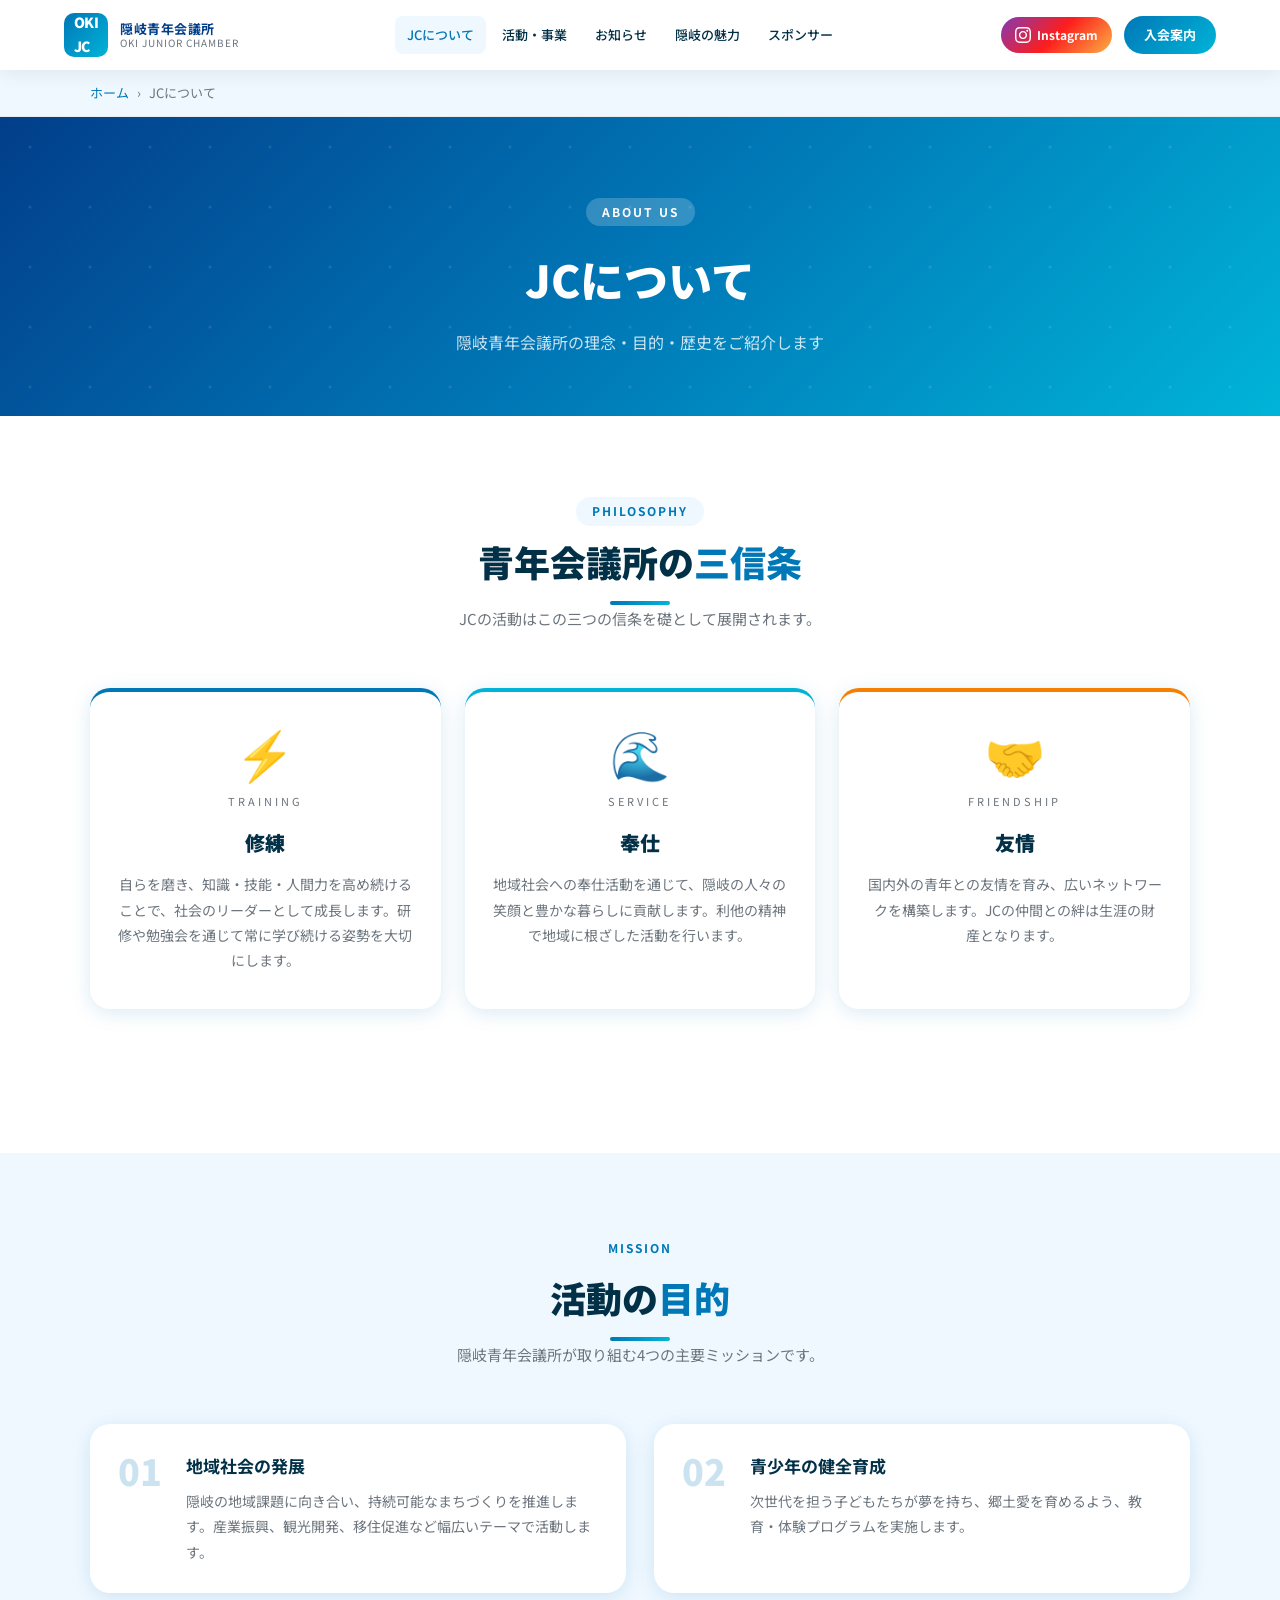
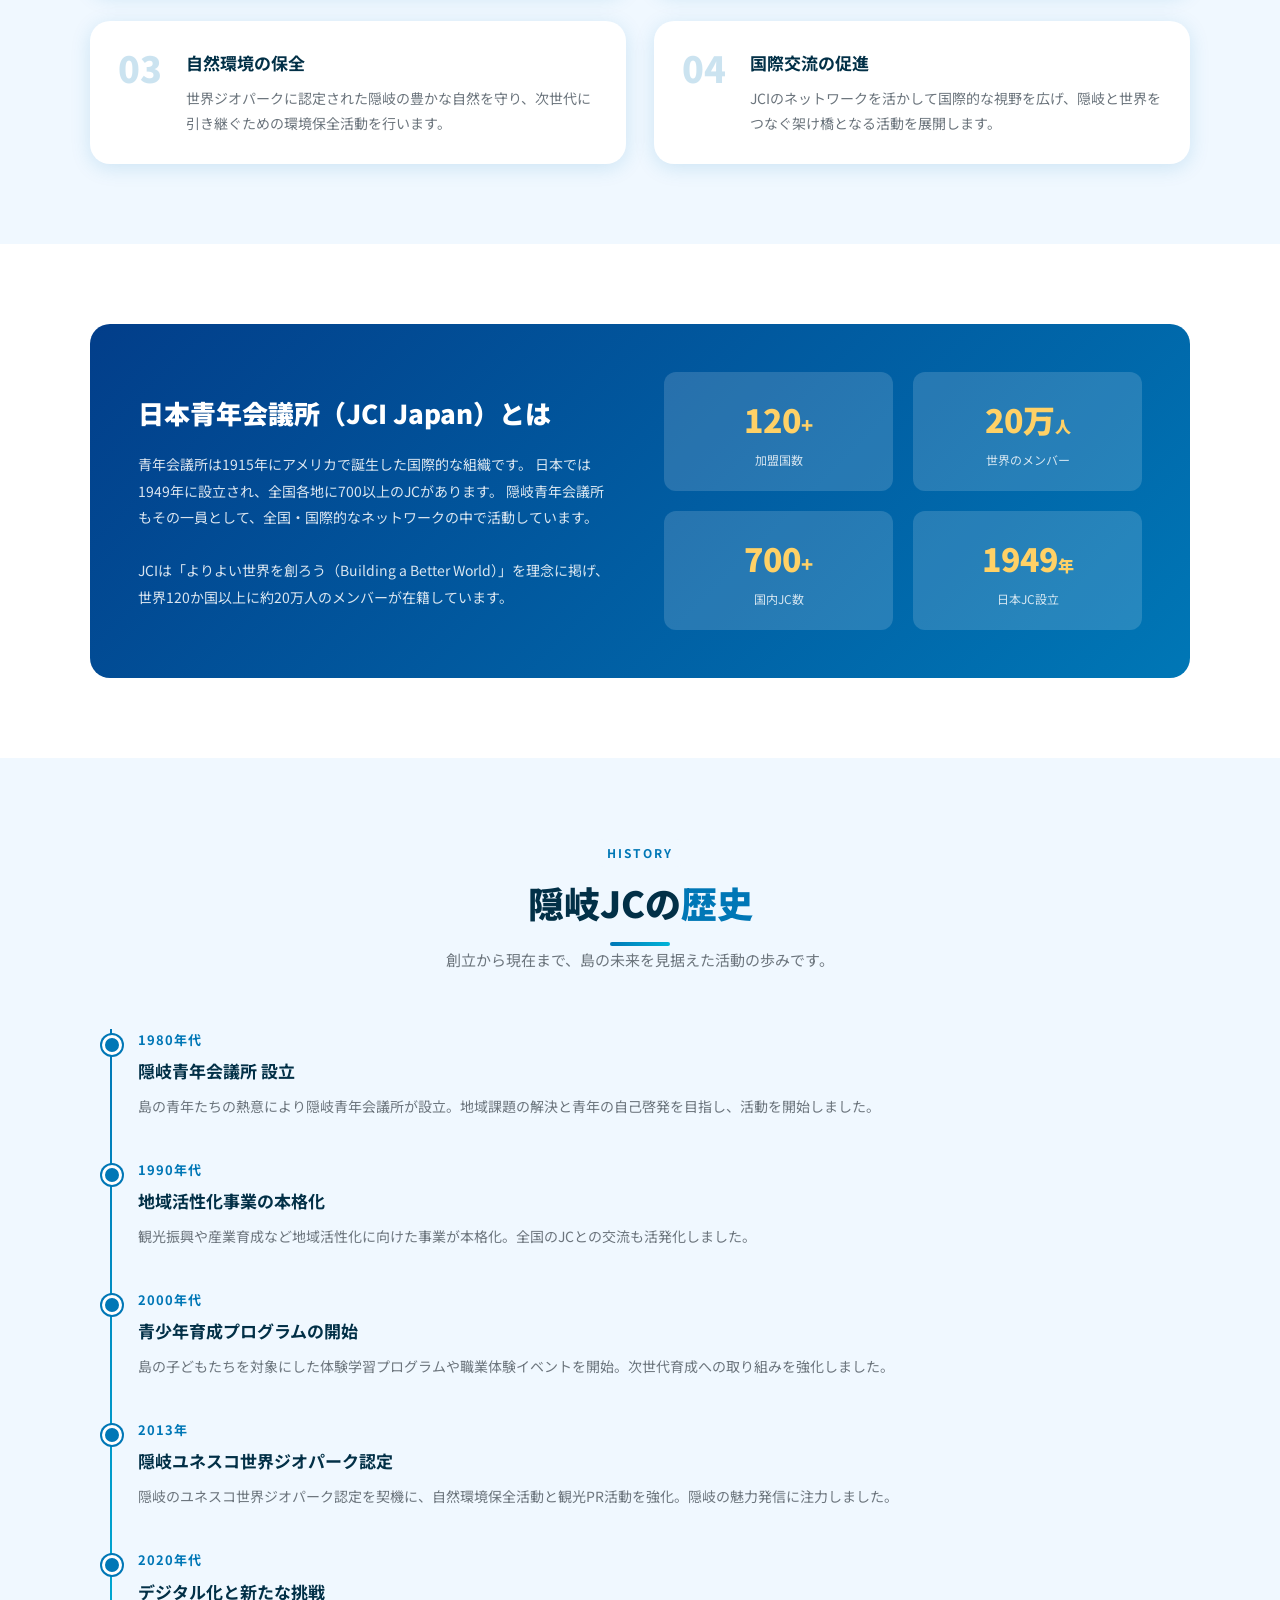
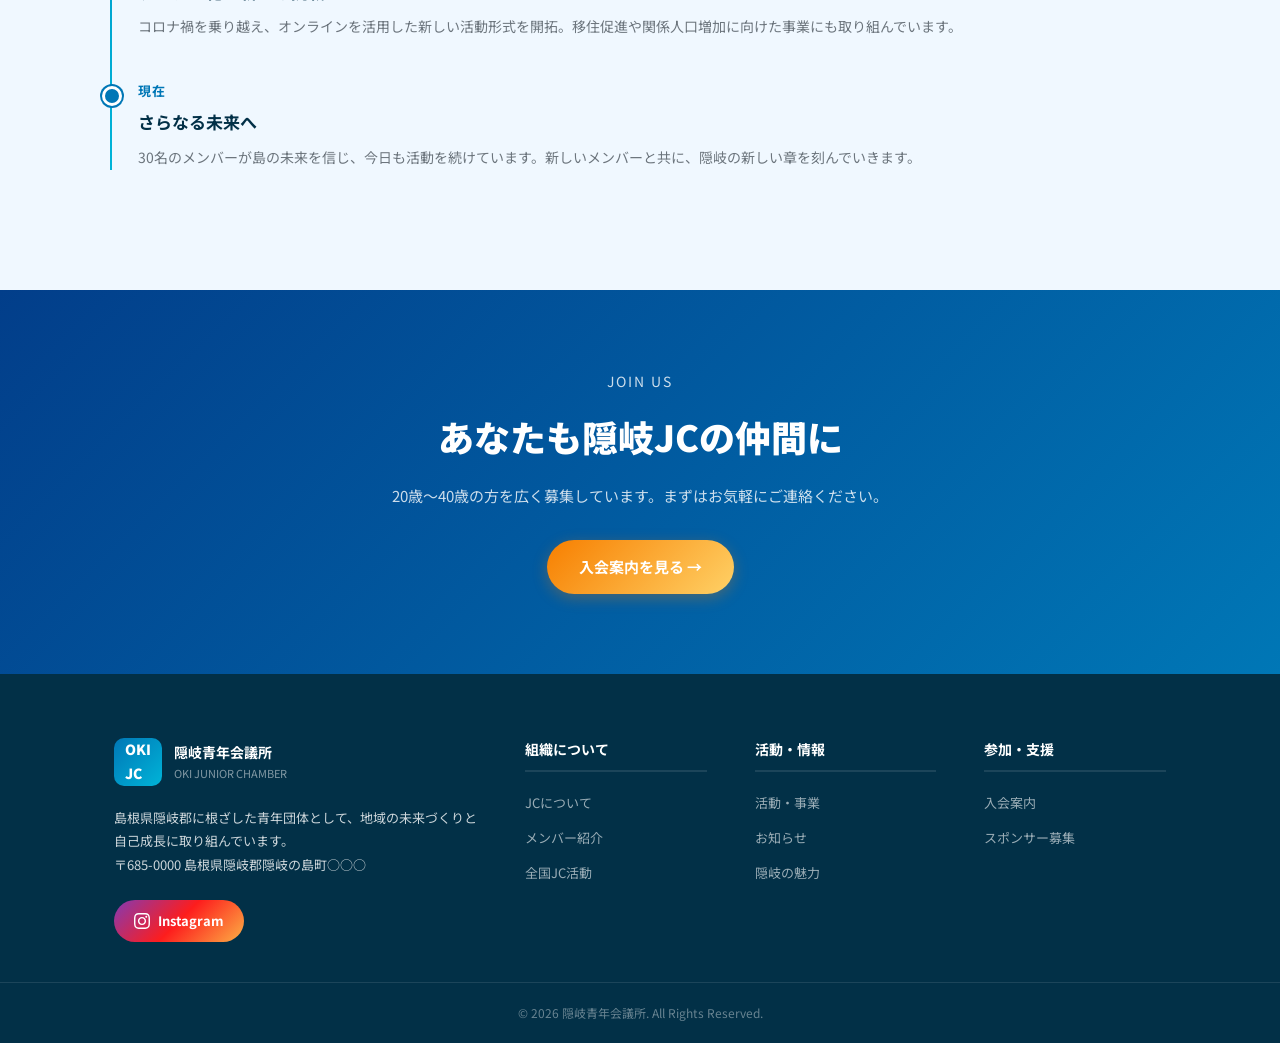
==== about.html @ 52bcc69a "feat: 隠岐青年会議所ウェブサイト 全9ページを作成 - index.html: トップページ（ヒーロー・統計・活動・お知らせ・Instagram CTA） - about.html: JCについ" ====
<!DOCTYPE html>
<html lang="ja">
<head>
  <meta charset="UTF-8">
  <meta name="viewport" content="width=device-width, initial-scale=1.0">
  <title>JCについて | 隠岐青年会議所</title>
  <meta name="description" content="隠岐青年会議所の理念・活動目的・歴史についてご紹介します。">
  <link rel="stylesheet" href="css/style.css">
  <style>
    .mission-grid {
      display: grid;
      grid-template-columns: repeat(3, 1fr);
      gap: 24px;
      margin-bottom: 64px;
    }
    .mission-card {
      background: white;
      border-radius: var(--radius-lg);
      padding: 36px 28px;
      text-align: center;
      box-shadow: var(--shadow);
      transition: var(--transition);
      border-top: 4px solid transparent;
    }
    .mission-card:hover { transform: translateY(-6px); box-shadow: var(--shadow-hover); }
    .mission-card.blue { border-top-color: var(--primary); }
    .mission-card.teal { border-top-color: var(--secondary); }
    .mission-card.orange { border-top-color: var(--accent); }
    .mission-icon {
      font-size: 48px;
      margin-bottom: 16px;
      line-height: 1;
    }
    .mission-title {
      font-size: 20px;
      font-weight: 900;
      color: var(--dark);
      margin-bottom: 12px;
    }
    .mission-en {
      font-size: 11px;
      letter-spacing: 3px;
      color: var(--gray);
      margin-bottom: 16px;
    }
    .mission-text {
      font-size: 14px;
      color: var(--gray);
      line-height: 1.8;
    }

    /* タイムライン */
    .timeline {
      position: relative;
      padding-left: 48px;
    }
    .timeline::before {
      content: '';
      position: absolute;
      left: 20px;
      top: 0;
      bottom: 0;
      width: 2px;
      background: linear-gradient(to bottom, var(--primary), var(--secondary));
    }
    .timeline-item {
      position: relative;
      margin-bottom: 40px;
    }
    .timeline-item::before {
      content: '';
      position: absolute;
      left: -36px;
      top: 6px;
      width: 14px;
      height: 14px;
      background: var(--primary);
      border-radius: 50%;
      border: 3px solid white;
      box-shadow: 0 0 0 2px var(--primary);
    }
    .timeline-year {
      font-size: 13px;
      font-weight: 700;
      color: var(--primary);
      margin-bottom: 6px;
      letter-spacing: 1px;
    }
    .timeline-title {
      font-size: 17px;
      font-weight: 700;
      color: var(--dark);
      margin-bottom: 8px;
    }
    .timeline-text {
      font-size: 14px;
      color: var(--gray);
      line-height: 1.8;
    }

    /* 活動目的 */
    .purpose-grid {
      display: grid;
      grid-template-columns: repeat(2, 1fr);
      gap: 28px;
    }
    .purpose-card {
      background: white;
      border-radius: var(--radius-lg);
      padding: 28px;
      box-shadow: var(--shadow);
      display: flex;
      gap: 20px;
      align-items: flex-start;
      transition: var(--transition);
    }
    .purpose-card:hover { transform: translateY(-4px); box-shadow: var(--shadow-hover); }
    .purpose-num {
      font-size: 36px;
      font-weight: 900;
      color: var(--primary);
      opacity: 0.2;
      line-height: 1;
      min-width: 48px;
    }
    .purpose-body h4 {
      font-size: 17px;
      font-weight: 700;
      color: var(--dark);
      margin-bottom: 8px;
    }
    .purpose-body p {
      font-size: 14px;
      color: var(--gray);
      line-height: 1.8;
    }

    /* JCI */
    .jci-section {
      background: linear-gradient(135deg, var(--primary-dark), var(--primary));
      border-radius: var(--radius-lg);
      padding: 48px;
      color: white;
      display: grid;
      grid-template-columns: 1fr 1fr;
      gap: 48px;
      align-items: center;
    }
    .jci-section h3 {
      font-size: 26px;
      font-weight: 900;
      margin-bottom: 16px;
    }
    .jci-section p {
      font-size: 14px;
      line-height: 1.9;
      opacity: 0.85;
    }
    .jci-stats {
      display: grid;
      grid-template-columns: repeat(2, 1fr);
      gap: 20px;
    }
    .jci-stat {
      background: rgba(255,255,255,0.15);
      border-radius: 12px;
      padding: 20px;
      text-align: center;
    }
    .jci-stat .num {
      font-size: 32px;
      font-weight: 900;
      color: var(--accent-light);
      margin-bottom: 4px;
    }
    .jci-stat .label {
      font-size: 12px;
      opacity: 0.8;
    }

    .fade-in { opacity: 0; transform: translateY(24px); transition: opacity 0.6s ease, transform 0.6s ease; }
    .fade-in.visible { opacity: 1; transform: translateY(0); }

    @media (max-width: 768px) {
      .mission-grid { grid-template-columns: 1fr; }
      .purpose-grid { grid-template-columns: 1fr; }
      .jci-section { grid-template-columns: 1fr; padding: 32px 24px; }
    }
  </style>
</head>
<body>

<header class="header">
  <div class="header-inner">
    <a href="index.html" class="header-logo">
      <div class="header-logo-icon">OKI<br>JC</div>
      <div class="header-logo-text">
        <span class="org-name">隠岐青年会議所</span>
        <span class="org-sub">OKI JUNIOR CHAMBER</span>
      </div>
    </a>
    <nav class="header-nav">
      <a href="about.html" class="active">JCについて</a>
      <a href="activities.html">活動・事業</a>
      <a href="news.html">お知らせ</a>
      <a href="oki-info.html">隠岐の魅力</a>
      <a href="sponsor.html">スポンサー</a>
    </nav>
    <div class="header-right">
      <a href="#" target="_blank" rel="noopener" class="header-instagram">
        <svg xmlns="http://www.w3.org/2000/svg" viewBox="0 0 24 24" fill="currentColor"><path d="M12 2.163c3.204 0 3.584.012 4.85.07 3.252.148 4.771 1.691 4.919 4.919.058 1.265.069 1.645.069 4.849 0 3.205-.012 3.584-.069 4.849-.149 3.225-1.664 4.771-4.919 4.919-1.266.058-1.644.07-4.85.07-3.204 0-3.584-.012-4.849-.07-3.26-.149-4.771-1.699-4.919-4.92-.058-1.265-.07-1.644-.07-4.849 0-3.204.013-3.583.07-4.849.149-3.227 1.664-4.771 4.919-4.919 1.266-.057 1.645-.069 4.849-.069zm0-2.163c-3.259 0-3.667.014-4.947.072-4.358.2-6.78 2.618-6.98 6.98-.059 1.281-.073 1.689-.073 4.948 0 3.259.014 3.668.072 4.948.2 4.358 2.618 6.78 6.98 6.98 1.281.058 1.689.072 4.948.072 3.259 0 3.668-.014 4.948-.072 4.354-.2 6.782-2.618 6.979-6.98.059-1.28.073-1.689.073-4.948 0-3.259-.014-3.667-.072-4.947-.196-4.354-2.617-6.78-6.979-6.98-1.281-.059-1.69-.073-4.949-.073zm0 5.838c-3.403 0-6.162 2.759-6.162 6.162s2.759 6.163 6.162 6.163 6.162-2.759 6.162-6.163c0-3.403-2.759-6.162-6.162-6.162zm0 10.162c-2.209 0-4-1.79-4-4 0-2.209 1.791-4 4-4s4 1.791 4 4c0 2.21-1.791 4-4 4zm6.406-11.845c-.796 0-1.441.645-1.441 1.44s.645 1.44 1.441 1.44c.795 0 1.439-.645 1.439-1.44s-.644-1.44-1.439-1.44z"/></svg>
        Instagram
      </a>
      <a href="join.html" class="header-join-btn">入会案内</a>
    </div>
    <button class="hamburger" id="hamburger" aria-label="メニューを開く"><span></span><span></span><span></span></button>
  </div>
</header>

<nav class="mobile-menu" id="mobileMenu">
  <a href="index.html">🏠 ホーム</a>
  <a href="about.html">📖 JCについて</a>
  <a href="members.html">👥 メンバー紹介</a>
  <a href="activities.html">🎯 活動・事業</a>
  <a href="news.html">📢 お知らせ</a>
  <a href="oki-info.html">🏝️ 隠岐の魅力</a>
  <a href="national-jc.html">🗾 全国JC活動</a>
  <a href="sponsor.html">🤝 スポンサー募集</a>
  <a href="join.html">✨ 入会案内</a>
  <a href="#" target="_blank" rel="noopener" class="mobile-instagram">📷 Instagram をフォロー</a>
</nav>

<div class="page-content">
  <div class="breadcrumb">
    <div class="breadcrumb-inner">
      <a href="index.html">ホーム</a>
      <span>›</span>
      <span>JCについて</span>
    </div>
  </div>

  <section class="page-hero">
    <div class="page-hero-tag">ABOUT US</div>
    <h1>JCについて</h1>
    <p>隠岐青年会議所の理念・目的・歴史をご紹介します</p>
  </section>

  <!-- 三信条 -->
  <section class="section">
    <div class="section-inner">
      <div class="section-header fade-in">
        <div class="section-tag">PHILOSOPHY</div>
        <h2 class="section-title">青年会議所の<span>三信条</span></h2>
        <div class="section-divider"></div>
        <p class="section-desc">JCの活動はこの三つの信条を礎として展開されます。</p>
      </div>
      <div class="mission-grid">
        <div class="mission-card blue fade-in">
          <div class="mission-icon">⚡</div>
          <div class="mission-en">TRAINING</div>
          <div class="mission-title">修練</div>
          <p class="mission-text">自らを磨き、知識・技能・人間力を高め続けることで、社会のリーダーとして成長します。研修や勉強会を通じて常に学び続ける姿勢を大切にします。</p>
        </div>
        <div class="mission-card teal fade-in">
          <div class="mission-icon">🌊</div>
          <div class="mission-en">SERVICE</div>
          <div class="mission-title">奉仕</div>
          <p class="mission-text">地域社会への奉仕活動を通じて、隠岐の人々の笑顔と豊かな暮らしに貢献します。利他の精神で地域に根ざした活動を行います。</p>
        </div>
        <div class="mission-card orange fade-in">
          <div class="mission-icon">🤝</div>
          <div class="mission-en">FRIENDSHIP</div>
          <div class="mission-title">友情</div>
          <p class="mission-text">国内外の青年との友情を育み、広いネットワークを構築します。JCの仲間との絆は生涯の財産となります。</p>
        </div>
      </div>
    </div>
  </section>

  <!-- 活動目的 -->
  <section class="section" style="background:var(--bg);">
    <div class="section-inner">
      <div class="section-header fade-in">
        <div class="section-tag">MISSION</div>
        <h2 class="section-title">活動の<span>目的</span></h2>
        <div class="section-divider"></div>
        <p class="section-desc">隠岐青年会議所が取り組む4つの主要ミッションです。</p>
      </div>
      <div class="purpose-grid">
        <div class="purpose-card fade-in">
          <div class="purpose-num">01</div>
          <div class="purpose-body">
            <h4>地域社会の発展</h4>
            <p>隠岐の地域課題に向き合い、持続可能なまちづくりを推進します。産業振興、観光開発、移住促進など幅広いテーマで活動します。</p>
          </div>
        </div>
        <div class="purpose-card fade-in">
          <div class="purpose-num">02</div>
          <div class="purpose-body">
            <h4>青少年の健全育成</h4>
            <p>次世代を担う子どもたちが夢を持ち、郷土愛を育めるよう、教育・体験プログラムを実施します。</p>
          </div>
        </div>
        <div class="purpose-card fade-in">
          <div class="purpose-num">03</div>
          <div class="purpose-body">
            <h4>自然環境の保全</h4>
            <p>世界ジオパークに認定された隠岐の豊かな自然を守り、次世代に引き継ぐための環境保全活動を行います。</p>
          </div>
        </div>
        <div class="purpose-card fade-in">
          <div class="purpose-num">04</div>
          <div class="purpose-body">
            <h4>国際交流の促進</h4>
            <p>JCIのネットワークを活かして国際的な視野を広げ、隠岐と世界をつなぐ架け橋となる活動を展開します。</p>
          </div>
        </div>
      </div>
    </div>
  </section>

  <!-- JCI・日本JC -->
  <section class="section">
    <div class="section-inner">
      <div class="jci-section fade-in">
        <div>
          <h3>日本青年会議所（JCI Japan）とは</h3>
          <p>
            青年会議所は1915年にアメリカで誕生した国際的な組織です。
            日本では1949年に設立され、全国各地に700以上のJCがあります。
            隠岐青年会議所もその一員として、全国・国際的なネットワークの中で活動しています。<br><br>
            JCIは「よりよい世界を創ろう（Building a Better World）」を理念に掲げ、
            世界120か国以上に約20万人のメンバーが在籍しています。
          </p>
        </div>
        <div class="jci-stats">
          <div class="jci-stat">
            <div class="num">120<span style="font-size:20px;">+</span></div>
            <div class="label">加盟国数</div>
          </div>
          <div class="jci-stat">
            <div class="num">20万<span style="font-size:16px;">人</span></div>
            <div class="label">世界のメンバー</div>
          </div>
          <div class="jci-stat">
            <div class="num">700<span style="font-size:20px;">+</span></div>
            <div class="label">国内JC数</div>
          </div>
          <div class="jci-stat">
            <div class="num">1949<span style="font-size:16px;">年</span></div>
            <div class="label">日本JC設立</div>
          </div>
        </div>
      </div>
    </div>
  </section>

  <!-- 歴史 -->
  <section class="section" style="background:var(--bg);">
    <div class="section-inner">
      <div class="section-header fade-in">
        <div class="section-tag">HISTORY</div>
        <h2 class="section-title">隠岐JCの<span>歴史</span></h2>
        <div class="section-divider"></div>
        <p class="section-desc">創立から現在まで、島の未来を見据えた活動の歩みです。</p>
      </div>
      <div class="timeline fade-in">
        <div class="timeline-item">
          <div class="timeline-year">1980年代</div>
          <div class="timeline-title">隠岐青年会議所 設立</div>
          <p class="timeline-text">島の青年たちの熱意により隠岐青年会議所が設立。地域課題の解決と青年の自己啓発を目指し、活動を開始しました。</p>
        </div>
        <div class="timeline-item">
          <div class="timeline-year">1990年代</div>
          <div class="timeline-title">地域活性化事業の本格化</div>
          <p class="timeline-text">観光振興や産業育成など地域活性化に向けた事業が本格化。全国のJCとの交流も活発化しました。</p>
        </div>
        <div class="timeline-item">
          <div class="timeline-year">2000年代</div>
          <div class="timeline-title">青少年育成プログラムの開始</div>
          <p class="timeline-text">島の子どもたちを対象にした体験学習プログラムや職業体験イベントを開始。次世代育成への取り組みを強化しました。</p>
        </div>
        <div class="timeline-item">
          <div class="timeline-year">2013年</div>
          <div class="timeline-title">隠岐ユネスコ世界ジオパーク認定</div>
          <p class="timeline-text">隠岐のユネスコ世界ジオパーク認定を契機に、自然環境保全活動と観光PR活動を強化。隠岐の魅力発信に注力しました。</p>
        </div>
        <div class="timeline-item">
          <div class="timeline-year">2020年代</div>
          <div class="timeline-title">デジタル化と新たな挑戦</div>
          <p class="timeline-text">コロナ禍を乗り越え、オンラインを活用した新しい活動形式を開拓。移住促進や関係人口増加に向けた事業にも取り組んでいます。</p>
        </div>
        <div class="timeline-item">
          <div class="timeline-year">現在</div>
          <div class="timeline-title">さらなる未来へ</div>
          <p class="timeline-text">30名のメンバーが島の未来を信じ、今日も活動を続けています。新しいメンバーと共に、隠岐の新しい章を刻んでいきます。</p>
        </div>
      </div>
    </div>
  </section>

  <!-- 入会CTA -->
  <section style="background:linear-gradient(135deg,var(--primary-dark),var(--primary));padding:80px 24px;text-align:center;">
    <div style="position:relative;">
      <p style="color:rgba(255,255,255,0.8);font-size:14px;letter-spacing:2px;margin-bottom:12px;">JOIN US</p>
      <h2 style="font-size:clamp(24px,4vw,36px);font-weight:900;color:white;margin-bottom:16px;">あなたも隠岐JCの仲間に</h2>
      <p style="color:rgba(255,255,255,0.8);font-size:15px;margin-bottom:32px;">20歳〜40歳の方を広く募集しています。まずはお気軽にご連絡ください。</p>
      <a href="join.html" class="btn btn-accent">入会案内を見る →</a>
    </div>
  </section>
</div>

<footer class="footer">
  <div class="footer-top">
    <div>
      <div class="footer-logo">
        <div class="footer-logo-icon">OKI<br>JC</div>
        <div class="footer-logo-text">
          <div class="org-name">隠岐青年会議所</div>
          <div class="org-sub">OKI JUNIOR CHAMBER</div>
        </div>
      </div>
      <p class="footer-desc">島根県隠岐郡に根ざした青年団体として、地域の未来づくりと自己成長に取り組んでいます。<br>〒685-0000 島根県隠岐郡隠岐の島町○○○</p>
      <a href="#" target="_blank" rel="noopener" class="footer-instagram">
        <svg xmlns="http://www.w3.org/2000/svg" viewBox="0 0 24 24" fill="currentColor" style="width:16px;height:16px;"><path d="M12 2.163c3.204 0 3.584.012 4.85.07 3.252.148 4.771 1.691 4.919 4.919.058 1.265.069 1.645.069 4.849 0 3.205-.012 3.584-.069 4.849-.149 3.225-1.664 4.771-4.919 4.919-1.266.058-1.644.07-4.85.07-3.204 0-3.584-.012-4.849-.07-3.26-.149-4.771-1.699-4.919-4.92-.058-1.265-.07-1.644-.07-4.849 0-3.204.013-3.583.07-4.849.149-3.227 1.664-4.771 4.919-4.919 1.266-.057 1.645-.069 4.849-.069zm0-2.163c-3.259 0-3.667.014-4.947.072-4.358.2-6.78 2.618-6.98 6.98-.059 1.281-.073 1.689-.073 4.948 0 3.259.014 3.668.072 4.948.2 4.358 2.618 6.78 6.98 6.98 1.281.058 1.689.072 4.948.072 3.259 0 3.668-.014 4.948-.072 4.354-.2 6.782-2.618 6.979-6.98.059-1.28.073-1.689.073-4.948 0-3.259-.014-3.667-.072-4.947-.196-4.354-2.617-6.78-6.979-6.98-1.281-.059-1.69-.073-4.949-.073zm0 5.838c-3.403 0-6.162 2.759-6.162 6.162s2.759 6.163 6.162 6.163 6.162-2.759 6.162-6.163c0-3.403-2.759-6.162-6.162-6.162zm0 10.162c-2.209 0-4-1.79-4-4 0-2.209 1.791-4 4-4s4 1.791 4 4c0 2.21-1.791 4-4 4zm6.406-11.845c-.796 0-1.441.645-1.441 1.44s.645 1.44 1.441 1.44c.795 0 1.439-.645 1.439-1.44s-.644-1.44-1.439-1.44z"/></svg>
        Instagram
      </a>
    </div>
    <div class="footer-nav">
      <h4>組織について</h4>
      <ul>
        <li><a href="about.html">JCについて</a></li>
        <li><a href="members.html">メンバー紹介</a></li>
        <li><a href="national-jc.html">全国JC活動</a></li>
      </ul>
    </div>
    <div class="footer-nav">
      <h4>活動・情報</h4>
      <ul>
        <li><a href="activities.html">活動・事業</a></li>
        <li><a href="news.html">お知らせ</a></li>
        <li><a href="oki-info.html">隠岐の魅力</a></li>
      </ul>
    </div>
    <div class="footer-nav">
      <h4>参加・支援</h4>
      <ul>
        <li><a href="join.html">入会案内</a></li>
        <li><a href="sponsor.html">スポンサー募集</a></li>
      </ul>
    </div>
  </div>
  <div class="footer-bottom">
    <p>&copy; 2026 隠岐青年会議所. All Rights Reserved.</p>
  </div>
</footer>

<script src="js/main.js"></script>
</body>
</html>
---- css/style.css ----
/* ===========================
   隠岐青年会議所 共通スタイル
   =========================== */

@import url('https://fonts.googleapis.com/css2?family=Noto+Sans+JP:wght@300;400;500;700;900&family=Noto+Serif+JP:wght@400;600;700&display=swap');

:root {
  --primary: #0077b6;
  --primary-dark: #023e8a;
  --secondary: #00b4d8;
  --accent: #f77f00;
  --accent-light: #ffd166;
  --bg: #f0f8ff;
  --white: #ffffff;
  --dark: #023047;
  --gray: #6c757d;
  --gray-light: #e9ecef;
  --text: #2d3748;
  --shadow: 0 4px 20px rgba(0, 119, 182, 0.15);
  --shadow-hover: 0 8px 30px rgba(0, 119, 182, 0.25);
  --radius: 12px;
  --radius-lg: 20px;
  --transition: all 0.3s ease;
}

* {
  margin: 0;
  padding: 0;
  box-sizing: border-box;
}

html {
  scroll-behavior: smooth;
}

body {
  font-family: 'Noto Sans JP', sans-serif;
  color: var(--text);
  background-color: var(--white);
  line-height: 1.7;
  font-size: 16px;
}

img {
  max-width: 100%;
  height: auto;
  display: block;
}

a {
  text-decoration: none;
  color: inherit;
  transition: var(--transition);
}

ul {
  list-style: none;
}

/* ===========================
   ヘッダー
   =========================== */

.header {
  position: fixed;
  top: 0;
  left: 0;
  width: 100%;
  z-index: 1000;
  background: rgba(255, 255, 255, 0.95);
  backdrop-filter: blur(10px);
  box-shadow: 0 2px 20px rgba(0, 0, 0, 0.08);
  transition: var(--transition);
}

.header-inner {
  max-width: 1200px;
  margin: 0 auto;
  padding: 0 24px;
  display: flex;
  align-items: center;
  justify-content: space-between;
  height: 70px;
}

.header-logo {
  display: flex;
  align-items: center;
  gap: 12px;
}

.header-logo-icon {
  width: 44px;
  height: 44px;
  background: linear-gradient(135deg, var(--primary), var(--secondary));
  border-radius: 10px;
  display: flex;
  align-items: center;
  justify-content: center;
  color: white;
  font-weight: 900;
  font-size: 14px;
  letter-spacing: -0.5px;
}

.header-logo-text {
  display: flex;
  flex-direction: column;
  line-height: 1.2;
}

.header-logo-text .org-name {
  font-size: 13px;
  font-weight: 700;
  color: var(--primary-dark);
  letter-spacing: 0.5px;
}

.header-logo-text .org-sub {
  font-size: 10px;
  color: var(--gray);
  letter-spacing: 1px;
}

.header-nav {
  display: flex;
  align-items: center;
  gap: 4px;
}

.header-nav a {
  padding: 8px 12px;
  font-size: 13px;
  font-weight: 500;
  color: var(--dark);
  border-radius: 8px;
  transition: var(--transition);
}

.header-nav a:hover,
.header-nav a.active {
  background: var(--bg);
  color: var(--primary);
}

.header-right {
  display: flex;
  align-items: center;
  gap: 12px;
}

.header-instagram {
  display: flex;
  align-items: center;
  gap: 6px;
  padding: 8px 14px;
  background: linear-gradient(135deg, #833ab4, #fd1d1d, #fcb045);
  color: white;
  border-radius: 20px;
  font-size: 12px;
  font-weight: 700;
  transition: var(--transition);
}

.header-instagram:hover {
  transform: translateY(-2px);
  box-shadow: 0 4px 15px rgba(131, 58, 180, 0.4);
  color: white;
}

.header-instagram svg {
  width: 16px;
  height: 16px;
}

.header-join-btn {
  padding: 8px 20px;
  background: linear-gradient(135deg, var(--primary), var(--secondary));
  color: white;
  border-radius: 20px;
  font-size: 13px;
  font-weight: 700;
  transition: var(--transition);
}

.header-join-btn:hover {
  transform: translateY(-2px);
  box-shadow: var(--shadow-hover);
  color: white;
}

/* ハンバーガーメニュー */
.hamburger {
  display: none;
  flex-direction: column;
  gap: 5px;
  cursor: pointer;
  padding: 8px;
  background: none;
  border: none;
}

.hamburger span {
  display: block;
  width: 24px;
  height: 2px;
  background: var(--dark);
  border-radius: 2px;
  transition: var(--transition);
}

.hamburger.open span:nth-child(1) {
  transform: translateY(7px) rotate(45deg);
}

.hamburger.open span:nth-child(2) {
  opacity: 0;
}

.hamburger.open span:nth-child(3) {
  transform: translateY(-7px) rotate(-45deg);
}

/* モバイルメニュー */
.mobile-menu {
  display: none;
  position: fixed;
  top: 70px;
  left: 0;
  width: 100%;
  background: white;
  box-shadow: 0 10px 30px rgba(0,0,0,0.1);
  z-index: 999;
  padding: 16px 0;
  transform: translateY(-10px);
  opacity: 0;
  transition: var(--transition);
}

.mobile-menu.open {
  display: block;
  transform: translateY(0);
  opacity: 1;
}

.mobile-menu a {
  display: block;
  padding: 12px 24px;
  font-size: 15px;
  font-weight: 500;
  color: var(--dark);
  border-bottom: 1px solid var(--gray-light);
}

.mobile-menu a:hover {
  background: var(--bg);
  color: var(--primary);
}

.mobile-menu .mobile-instagram {
  display: flex;
  align-items: center;
  gap: 8px;
  margin: 12px 24px 0;
  padding: 12px 20px;
  background: linear-gradient(135deg, #833ab4, #fd1d1d, #fcb045);
  color: white;
  border-radius: 30px;
  font-weight: 700;
  justify-content: center;
  border-bottom: none;
}

/* ===========================
   ページコンテンツ共通
   =========================== */

.page-content {
  padding-top: 70px;
}

/* ===========================
   ページヒーロー（内部ページ用）
   =========================== */

.page-hero {
  background: linear-gradient(135deg, var(--primary-dark) 0%, var(--primary) 50%, var(--secondary) 100%);
  padding: 80px 24px 60px;
  text-align: center;
  position: relative;
  overflow: hidden;
}

.page-hero::before {
  content: '';
  position: absolute;
  inset: 0;
  background: url("data:image/svg+xml,%3Csvg xmlns='http://www.w3.org/2000/svg' width='60' height='60' viewBox='0 0 60 60'%3E%3Ccircle cx='30' cy='30' r='1.5' fill='rgba(255,255,255,0.1)'/%3E%3C/svg%3E");
}

.page-hero-tag {
  display: inline-block;
  padding: 4px 16px;
  background: rgba(255,255,255,0.2);
  color: white;
  border-radius: 20px;
  font-size: 12px;
  font-weight: 700;
  letter-spacing: 2px;
  margin-bottom: 16px;
}

.page-hero h1 {
  font-size: clamp(28px, 5vw, 44px);
  font-weight: 900;
  color: white;
  margin-bottom: 12px;
  position: relative;
}

.page-hero p {
  font-size: 16px;
  color: rgba(255,255,255,0.8);
  max-width: 600px;
  margin: 0 auto;
  position: relative;
}

/* ===========================
   セクション共通
   =========================== */

.section {
  padding: 80px 24px;
}

.section-inner {
  max-width: 1100px;
  margin: 0 auto;
}

.section-header {
  text-align: center;
  margin-bottom: 56px;
}

.section-tag {
  display: inline-block;
  padding: 4px 16px;
  background: var(--bg);
  color: var(--primary);
  border-radius: 20px;
  font-size: 12px;
  font-weight: 700;
  letter-spacing: 2px;
  margin-bottom: 12px;
}

.section-title {
  font-size: clamp(24px, 4vw, 36px);
  font-weight: 900;
  color: var(--dark);
  line-height: 1.3;
  margin-bottom: 16px;
}

.section-title span {
  color: var(--primary);
}

.section-desc {
  font-size: 15px;
  color: var(--gray);
  max-width: 600px;
  margin: 0 auto;
  line-height: 1.8;
}

.section-divider {
  width: 60px;
  height: 4px;
  background: linear-gradient(90deg, var(--primary), var(--secondary));
  border-radius: 2px;
  margin: 16px auto 0;
}

/* ===========================
   カード共通
   =========================== */

.card {
  background: white;
  border-radius: var(--radius-lg);
  overflow: hidden;
  box-shadow: var(--shadow);
  transition: var(--transition);
}

.card:hover {
  transform: translateY(-6px);
  box-shadow: var(--shadow-hover);
}

.card-img {
  width: 100%;
  height: 200px;
  object-fit: cover;
  background: linear-gradient(135deg, var(--bg), var(--gray-light));
}

.card-body {
  padding: 24px;
}

.card-tag {
  display: inline-block;
  padding: 3px 12px;
  background: var(--bg);
  color: var(--primary);
  border-radius: 20px;
  font-size: 11px;
  font-weight: 700;
  margin-bottom: 10px;
}

.card-title {
  font-size: 18px;
  font-weight: 700;
  color: var(--dark);
  margin-bottom: 10px;
  line-height: 1.4;
}

.card-text {
  font-size: 14px;
  color: var(--gray);
  line-height: 1.7;
}

/* グリッド */
.grid-2 { display: grid; grid-template-columns: repeat(2, 1fr); gap: 32px; }
.grid-3 { display: grid; grid-template-columns: repeat(3, 1fr); gap: 28px; }
.grid-4 { display: grid; grid-template-columns: repeat(4, 1fr); gap: 24px; }

/* ===========================
   ボタン
   =========================== */

.btn {
  display: inline-flex;
  align-items: center;
  gap: 8px;
  padding: 14px 32px;
  border-radius: 30px;
  font-size: 15px;
  font-weight: 700;
  cursor: pointer;
  transition: var(--transition);
  border: none;
}

.btn-primary {
  background: linear-gradient(135deg, var(--primary), var(--secondary));
  color: white;
  box-shadow: 0 4px 15px rgba(0, 119, 182, 0.3);
}

.btn-primary:hover {
  transform: translateY(-3px);
  box-shadow: 0 8px 25px rgba(0, 119, 182, 0.4);
  color: white;
}

.btn-outline {
  background: transparent;
  color: var(--primary);
  border: 2px solid var(--primary);
}

.btn-outline:hover {
  background: var(--primary);
  color: white;
  transform: translateY(-3px);
}

.btn-accent {
  background: linear-gradient(135deg, var(--accent), var(--accent-light));
  color: white;
  box-shadow: 0 4px 15px rgba(247, 127, 0, 0.3);
}

.btn-accent:hover {
  transform: translateY(-3px);
  box-shadow: 0 8px 25px rgba(247, 127, 0, 0.4);
  color: white;
}

.btn-center {
  text-align: center;
  margin-top: 48px;
}

/* ===========================
   バッジ・タグ
   =========================== */

.badge {
  display: inline-block;
  padding: 4px 12px;
  border-radius: 20px;
  font-size: 12px;
  font-weight: 700;
}

.badge-blue { background: #dbeafe; color: #1d4ed8; }
.badge-green { background: #dcfce7; color: #15803d; }
.badge-orange { background: #ffedd5; color: #c2410c; }
.badge-purple { background: #f3e8ff; color: #7e22ce; }

/* ===========================
   フッター
   =========================== */

.footer {
  background: var(--dark);
  color: rgba(255,255,255,0.8);
}

.footer-top {
  padding: 64px 24px 40px;
  max-width: 1100px;
  margin: 0 auto;
  display: grid;
  grid-template-columns: 2fr 1fr 1fr 1fr;
  gap: 48px;
}

.footer-logo {
  display: flex;
  align-items: center;
  gap: 12px;
  margin-bottom: 20px;
}

.footer-logo-icon {
  width: 48px;
  height: 48px;
  background: linear-gradient(135deg, var(--primary), var(--secondary));
  border-radius: 10px;
  display: flex;
  align-items: center;
  justify-content: center;
  color: white;
  font-weight: 900;
  font-size: 14px;
}

.footer-logo-text .org-name {
  font-size: 14px;
  font-weight: 700;
  color: white;
}

.footer-logo-text .org-sub {
  font-size: 11px;
  color: rgba(255,255,255,0.5);
}

.footer-desc {
  font-size: 13px;
  line-height: 1.8;
  margin-bottom: 24px;
}

.footer-instagram {
  display: inline-flex;
  align-items: center;
  gap: 8px;
  padding: 10px 20px;
  background: linear-gradient(135deg, #833ab4, #fd1d1d, #fcb045);
  color: white;
  border-radius: 25px;
  font-size: 13px;
  font-weight: 700;
  transition: var(--transition);
}

.footer-instagram:hover {
  transform: translateY(-2px);
  box-shadow: 0 4px 15px rgba(131,58,180,0.4);
  color: white;
}

.footer-nav h4 {
  font-size: 14px;
  font-weight: 700;
  color: white;
  margin-bottom: 16px;
  padding-bottom: 8px;
  border-bottom: 2px solid rgba(255,255,255,0.1);
}

.footer-nav ul li {
  margin-bottom: 8px;
}

.footer-nav ul li a {
  font-size: 13px;
  color: rgba(255,255,255,0.6);
  transition: var(--transition);
}

.footer-nav ul li a:hover {
  color: var(--secondary);
  padding-left: 4px;
}

.footer-bottom {
  border-top: 1px solid rgba(255,255,255,0.1);
  padding: 20px 24px;
  text-align: center;
}

.footer-bottom p {
  font-size: 12px;
  color: rgba(255,255,255,0.4);
}

/* ===========================
   ブレッドクラム
   =========================== */

.breadcrumb {
  padding: 12px 24px;
  background: var(--bg);
  border-bottom: 1px solid var(--gray-light);
}

.breadcrumb-inner {
  max-width: 1100px;
  margin: 0 auto;
  display: flex;
  gap: 8px;
  align-items: center;
  font-size: 13px;
  color: var(--gray);
}

.breadcrumb-inner a {
  color: var(--primary);
}

.breadcrumb-inner a:hover {
  text-decoration: underline;
}

.breadcrumb-inner span {
  color: var(--gray);
}

/* ===========================
   ウェーブ区切り
   =========================== */

.wave-divider {
  overflow: hidden;
  line-height: 0;
  margin-bottom: -1px;
}

.wave-divider svg {
  display: block;
  width: 100%;
}

/* ===========================
   お知らせリスト
   =========================== */

.news-list {
  display: flex;
  flex-direction: column;
  gap: 0;
}

.news-item {
  display: flex;
  align-items: flex-start;
  gap: 20px;
  padding: 20px 0;
  border-bottom: 1px solid var(--gray-light);
  transition: var(--transition);
}

.news-item:hover {
  padding-left: 8px;
}

.news-item:last-child {
  border-bottom: none;
}

.news-date {
  font-size: 13px;
  color: var(--gray);
  white-space: nowrap;
  min-width: 90px;
}

.news-title {
  font-size: 15px;
  font-weight: 500;
  color: var(--dark);
}

.news-title a:hover {
  color: var(--primary);
}

/* ===========================
   テーブル
   =========================== */

.table-wrap {
  overflow-x: auto;
  border-radius: var(--radius);
  box-shadow: var(--shadow);
}

table {
  width: 100%;
  border-collapse: collapse;
  background: white;
}

th {
  background: linear-gradient(135deg, var(--primary), var(--secondary));
  color: white;
  padding: 14px 20px;
  font-size: 14px;
  font-weight: 700;
  text-align: left;
}

td {
  padding: 14px 20px;
  font-size: 14px;
  border-bottom: 1px solid var(--gray-light);
  vertical-align: middle;
}

tr:last-child td {
  border-bottom: none;
}

tr:hover td {
  background: var(--bg);
}

/* ===========================
   フォーム
   =========================== */

.form-group {
  margin-bottom: 24px;
}

.form-label {
  display: block;
  font-size: 14px;
  font-weight: 700;
  color: var(--dark);
  margin-bottom: 8px;
}

.form-label .required {
  color: #ef4444;
  margin-left: 4px;
}

.form-input,
.form-select,
.form-textarea {
  width: 100%;
  padding: 12px 16px;
  border: 2px solid var(--gray-light);
  border-radius: var(--radius);
  font-size: 15px;
  font-family: inherit;
  transition: var(--transition);
  background: white;
}

.form-input:focus,
.form-select:focus,
.form-textarea:focus {
  outline: none;
  border-color: var(--primary);
  box-shadow: 0 0 0 3px rgba(0, 119, 182, 0.1);
}

.form-textarea {
  min-height: 140px;
  resize: vertical;
}

/* ===========================
   アコーディオン
   =========================== */

.accordion-item {
  border: 2px solid var(--gray-light);
  border-radius: var(--radius);
  margin-bottom: 12px;
  overflow: hidden;
}

.accordion-header {
  display: flex;
  align-items: center;
  justify-content: space-between;
  padding: 18px 24px;
  cursor: pointer;
  font-weight: 700;
  font-size: 15px;
  background: white;
  transition: var(--transition);
}

.accordion-header:hover {
  background: var(--bg);
  color: var(--primary);
}

.accordion-header .icon {
  font-size: 20px;
  transition: var(--transition);
}

.accordion-body {
  padding: 0 24px 20px;
  font-size: 14px;
  color: var(--gray);
  line-height: 1.8;
  display: none;
}

.accordion-item.open .accordion-header {
  background: var(--bg);
  color: var(--primary);
}

.accordion-item.open .accordion-body {
  display: block;
}

.accordion-item.open .icon {
  transform: rotate(45deg);
}

/* ===========================
   ステップ
   =========================== */

.steps {
  display: flex;
  gap: 0;
  position: relative;
}

.steps::before {
  content: '';
  position: absolute;
  top: 40px;
  left: 40px;
  right: 40px;
  height: 2px;
  background: linear-gradient(90deg, var(--primary), var(--secondary));
  z-index: 0;
}

.step {
  flex: 1;
  text-align: center;
  position: relative;
  z-index: 1;
}

.step-num {
  width: 64px;
  height: 64px;
  background: linear-gradient(135deg, var(--primary), var(--secondary));
  border-radius: 50%;
  display: flex;
  align-items: center;
  justify-content: center;
  color: white;
  font-size: 22px;
  font-weight: 900;
  margin: 0 auto 16px;
  box-shadow: 0 4px 15px rgba(0,119,182,0.3);
}

.step-title {
  font-size: 15px;
  font-weight: 700;
  color: var(--dark);
  margin-bottom: 8px;
}

.step-text {
  font-size: 13px;
  color: var(--gray);
}

/* ===========================
   統計カウンター
   =========================== */

.stats {
  display: flex;
  gap: 32px;
  flex-wrap: wrap;
}

.stat-item {
  text-align: center;
  flex: 1;
  min-width: 120px;
}

.stat-num {
  font-size: 48px;
  font-weight: 900;
  color: var(--primary);
  line-height: 1;
  margin-bottom: 8px;
}

.stat-num span {
  font-size: 28px;
}

.stat-label {
  font-size: 13px;
  color: var(--gray);
  font-weight: 500;
}

/* ===========================
   ハイライトボックス
   =========================== */

.highlight-box {
  background: linear-gradient(135deg, var(--bg), rgba(0, 180, 216, 0.05));
  border-left: 4px solid var(--primary);
  border-radius: 0 var(--radius) var(--radius) 0;
  padding: 20px 24px;
  margin: 24px 0;
}

.highlight-box p {
  font-size: 15px;
  color: var(--dark);
  line-height: 1.8;
}

/* ===========================
   アイコン付きリスト
   =========================== */

.icon-list {
  display: flex;
  flex-direction: column;
  gap: 16px;
}

.icon-list-item {
  display: flex;
  gap: 16px;
  align-items: flex-start;
}

.icon-list-icon {
  width: 44px;
  height: 44px;
  background: var(--bg);
  border-radius: 10px;
  display: flex;
  align-items: center;
  justify-content: center;
  font-size: 20px;
  flex-shrink: 0;
}

.icon-list-body h4 {
  font-size: 16px;
  font-weight: 700;
  color: var(--dark);
  margin-bottom: 4px;
}

.icon-list-body p {
  font-size: 14px;
  color: var(--gray);
  line-height: 1.7;
}

/* ===========================
   レスポンシブ
   =========================== */

@media (max-width: 1024px) {
  .header-nav {
    display: none;
  }

  .hamburger {
    display: flex;
  }

  .footer-top {
    grid-template-columns: 1fr 1fr;
  }
}

@media (max-width: 768px) {
  .section {
    padding: 60px 16px;
  }

  .grid-2,
  .grid-3,
  .grid-4 {
    grid-template-columns: 1fr;
  }

  .steps {
    flex-direction: column;
    gap: 24px;
  }

  .steps::before {
    display: none;
  }

  .footer-top {
    grid-template-columns: 1fr;
    gap: 32px;
    padding: 48px 24px 32px;
  }

  .header-join-btn {
    display: none;
  }

  .stats {
    gap: 24px;
  }
}

@media (max-width: 480px) {
  .header-inner {
    padding: 0 16px;
  }

  .page-hero {
    padding: 60px 16px 48px;
  }

  .news-item {
    flex-direction: column;
    gap: 8px;
  }
}
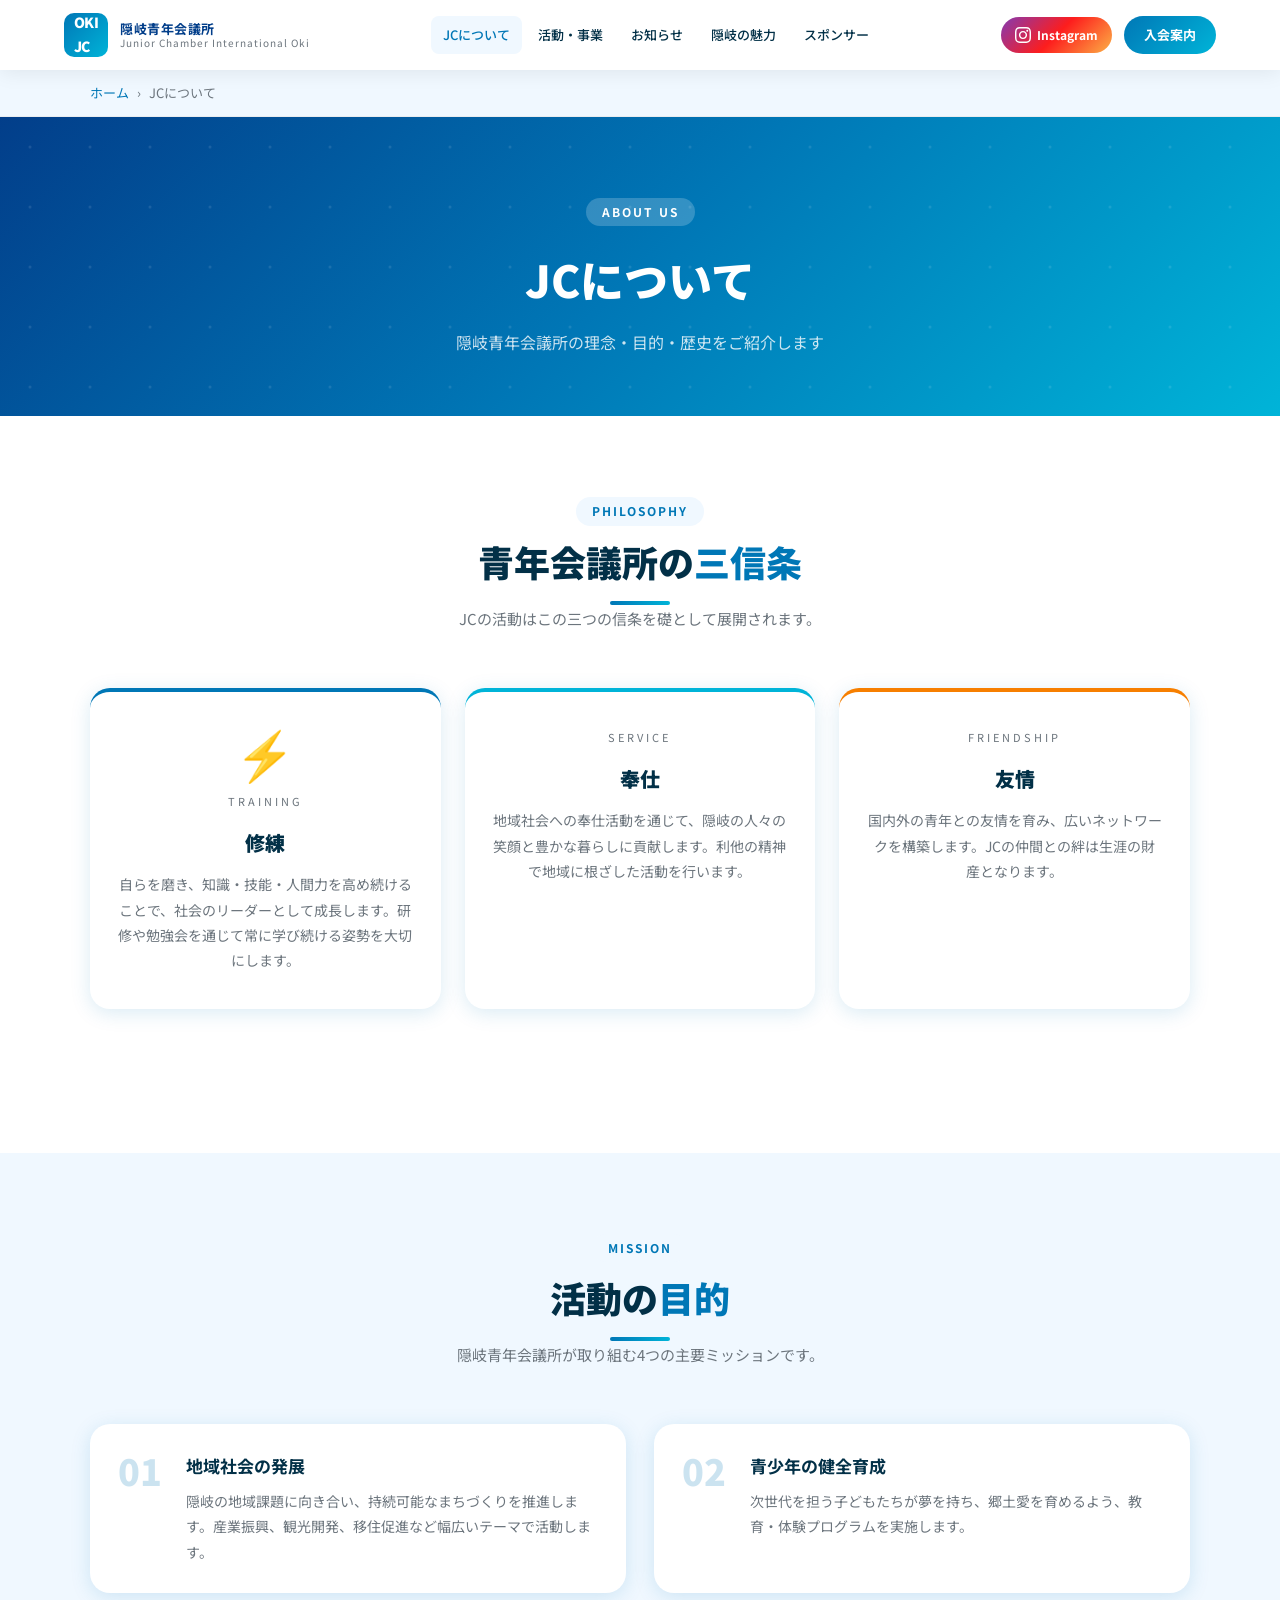
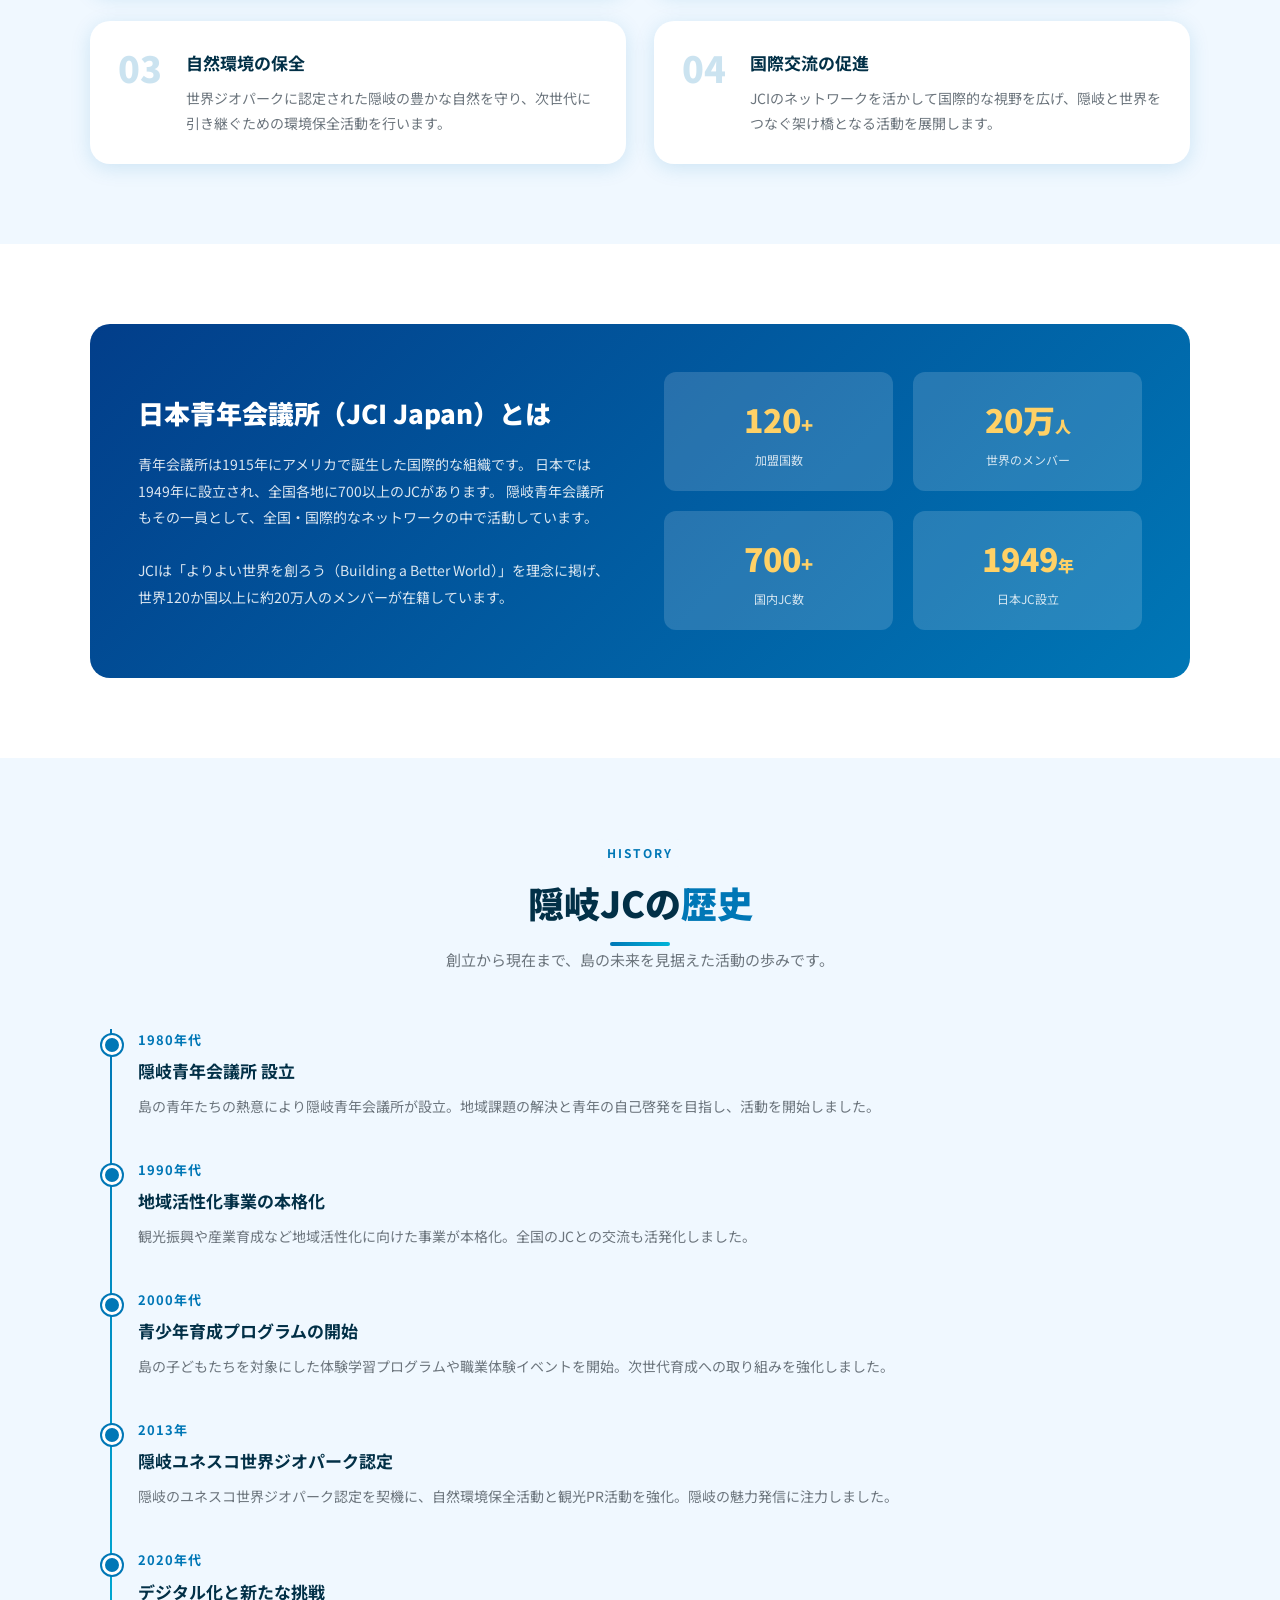
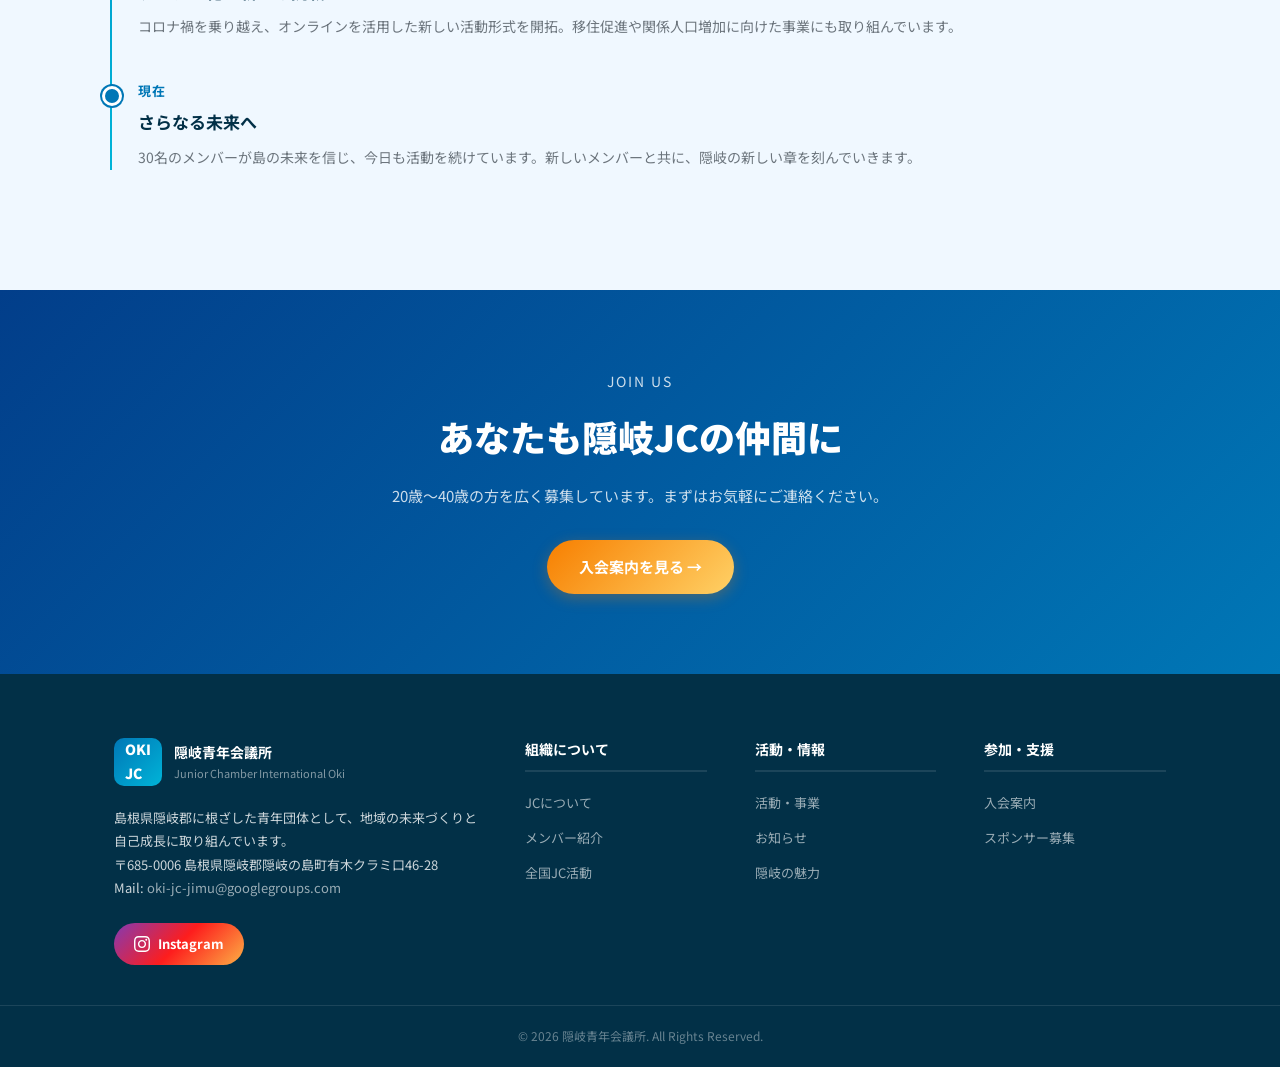
==== commit 986379b1: "fix: Instagram URL・メンバー・アイコン・住所・組織名を更新 - Instagramリンクを実際のアカウントURLに更新（全ページ） - 組織英語名を「Junior Chamber I" ====
--- a/about.html
+++ b/about.html
@@ -196,7 +196,7 @@
       <div class="header-logo-icon">OKI<br>JC</div>
       <div class="header-logo-text">
         <span class="org-name">隠岐青年会議所</span>
-        <span class="org-sub">OKI JUNIOR CHAMBER</span>
+        <span class="org-sub">Junior Chamber International Oki</span>
       </div>
     </a>
     <nav class="header-nav">
@@ -207,7 +207,7 @@
       <a href="sponsor.html">スポンサー</a>
     </nav>
     <div class="header-right">
-      <a href="#" target="_blank" rel="noopener" class="header-instagram">
+      <a href="https://www.instagram.com/oki_jci?igsh=MTJpMnRlNXYxaTF3Zw%3D%3D&utm_source=qr" target="_blank" rel="noopener" class="header-instagram">
         <svg xmlns="http://www.w3.org/2000/svg" viewBox="0 0 24 24" fill="currentColor"><path d="M12 2.163c3.204 0 3.584.012 4.85.07 3.252.148 4.771 1.691 4.919 4.919.058 1.265.069 1.645.069 4.849 0 3.205-.012 3.584-.069 4.849-.149 3.225-1.664 4.771-4.919 4.919-1.266.058-1.644.07-4.85.07-3.204 0-3.584-.012-4.849-.07-3.26-.149-4.771-1.699-4.919-4.92-.058-1.265-.07-1.644-.07-4.849 0-3.204.013-3.583.07-4.849.149-3.227 1.664-4.771 4.919-4.919 1.266-.057 1.645-.069 4.849-.069zm0-2.163c-3.259 0-3.667.014-4.947.072-4.358.2-6.78 2.618-6.98 6.98-.059 1.281-.073 1.689-.073 4.948 0 3.259.014 3.668.072 4.948.2 4.358 2.618 6.78 6.98 6.98 1.281.058 1.689.072 4.948.072 3.259 0 3.668-.014 4.948-.072 4.354-.2 6.782-2.618 6.979-6.98.059-1.28.073-1.689.073-4.948 0-3.259-.014-3.667-.072-4.947-.196-4.354-2.617-6.78-6.979-6.98-1.281-.059-1.69-.073-4.949-.073zm0 5.838c-3.403 0-6.162 2.759-6.162 6.162s2.759 6.163 6.162 6.163 6.162-2.759 6.162-6.163c0-3.403-2.759-6.162-6.162-6.162zm0 10.162c-2.209 0-4-1.79-4-4 0-2.209 1.791-4 4-4s4 1.791 4 4c0 2.21-1.791 4-4 4zm6.406-11.845c-.796 0-1.441.645-1.441 1.44s.645 1.44 1.441 1.44c.795 0 1.439-.645 1.439-1.44s-.644-1.44-1.439-1.44z"/></svg>
         Instagram
       </a>
@@ -218,16 +218,16 @@
 </header>
 
 <nav class="mobile-menu" id="mobileMenu">
-  <a href="index.html">🏠 ホーム</a>
-  <a href="about.html">📖 JCについて</a>
-  <a href="members.html">👥 メンバー紹介</a>
-  <a href="activities.html">🎯 活動・事業</a>
-  <a href="news.html">📢 お知らせ</a>
-  <a href="oki-info.html">🏝️ 隠岐の魅力</a>
-  <a href="national-jc.html">🗾 全国JC活動</a>
-  <a href="sponsor.html">🤝 スポンサー募集</a>
-  <a href="join.html">✨ 入会案内</a>
-  <a href="#" target="_blank" rel="noopener" class="mobile-instagram">📷 Instagram をフォロー</a>
+  <a href="index.html">ホーム</a>
+  <a href="about.html">JCについて</a>
+  <a href="members.html">メンバー紹介</a>
+  <a href="activities.html">活動・事業</a>
+  <a href="news.html">お知らせ</a>
+  <a href="oki-info.html">隠岐の魅力</a>
+  <a href="national-jc.html">全国JC活動</a>
+  <a href="sponsor.html">スポンサー募集</a>
+  <a href="join.html">入会案内</a>
+  <a href="https://www.instagram.com/oki_jci?igsh=MTJpMnRlNXYxaTF3Zw%3D%3D&utm_source=qr" target="_blank" rel="noopener" class="mobile-instagram">Instagram をフォロー</a>
 </nav>
 
 <div class="page-content">
@@ -262,13 +262,13 @@
           <p class="mission-text">自らを磨き、知識・技能・人間力を高め続けることで、社会のリーダーとして成長します。研修や勉強会を通じて常に学び続ける姿勢を大切にします。</p>
         </div>
         <div class="mission-card teal fade-in">
-          <div class="mission-icon">🌊</div>
+          
           <div class="mission-en">SERVICE</div>
           <div class="mission-title">奉仕</div>
           <p class="mission-text">地域社会への奉仕活動を通じて、隠岐の人々の笑顔と豊かな暮らしに貢献します。利他の精神で地域に根ざした活動を行います。</p>
         </div>
         <div class="mission-card orange fade-in">
-          <div class="mission-icon">🤝</div>
+          
           <div class="mission-en">FRIENDSHIP</div>
           <div class="mission-title">友情</div>
           <p class="mission-text">国内外の青年との友情を育み、広いネットワークを構築します。JCの仲間との絆は生涯の財産となります。</p>
@@ -417,11 +417,11 @@
         <div class="footer-logo-icon">OKI<br>JC</div>
         <div class="footer-logo-text">
           <div class="org-name">隠岐青年会議所</div>
-          <div class="org-sub">OKI JUNIOR CHAMBER</div>
-        </div>
-      </div>
-      <p class="footer-desc">島根県隠岐郡に根ざした青年団体として、地域の未来づくりと自己成長に取り組んでいます。<br>〒685-0000 島根県隠岐郡隠岐の島町○○○</p>
-      <a href="#" target="_blank" rel="noopener" class="footer-instagram">
+          <div class="org-sub">Junior Chamber International Oki</div>
+        </div>
+      </div>
+      <p class="footer-desc">島根県隠岐郡に根ざした青年団体として、地域の未来づくりと自己成長に取り組んでいます。<br>〒685-0006 島根県隠岐郡隠岐の島町有木クラミ口46-28<br>Mail: <a href="mailto:oki-jc-jimu@googlegroups.com" style="color:rgba(255,255,255,0.6);">oki-jc-jimu@googlegroups.com</a></p>
+      <a href="https://www.instagram.com/oki_jci?igsh=MTJpMnRlNXYxaTF3Zw%3D%3D&utm_source=qr" target="_blank" rel="noopener" class="footer-instagram">
         <svg xmlns="http://www.w3.org/2000/svg" viewBox="0 0 24 24" fill="currentColor" style="width:16px;height:16px;"><path d="M12 2.163c3.204 0 3.584.012 4.85.07 3.252.148 4.771 1.691 4.919 4.919.058 1.265.069 1.645.069 4.849 0 3.205-.012 3.584-.069 4.849-.149 3.225-1.664 4.771-4.919 4.919-1.266.058-1.644.07-4.85.07-3.204 0-3.584-.012-4.849-.07-3.26-.149-4.771-1.699-4.919-4.92-.058-1.265-.07-1.644-.07-4.849 0-3.204.013-3.583.07-4.849.149-3.227 1.664-4.771 4.919-4.919 1.266-.057 1.645-.069 4.849-.069zm0-2.163c-3.259 0-3.667.014-4.947.072-4.358.2-6.78 2.618-6.98 6.98-.059 1.281-.073 1.689-.073 4.948 0 3.259.014 3.668.072 4.948.2 4.358 2.618 6.78 6.98 6.98 1.281.058 1.689.072 4.948.072 3.259 0 3.668-.014 4.948-.072 4.354-.2 6.782-2.618 6.979-6.98.059-1.28.073-1.689.073-4.948 0-3.259-.014-3.667-.072-4.947-.196-4.354-2.617-6.78-6.979-6.98-1.281-.059-1.69-.073-4.949-.073zm0 5.838c-3.403 0-6.162 2.759-6.162 6.162s2.759 6.163 6.162 6.163 6.162-2.759 6.162-6.163c0-3.403-2.759-6.162-6.162-6.162zm0 10.162c-2.209 0-4-1.79-4-4 0-2.209 1.791-4 4-4s4 1.791 4 4c0 2.21-1.791 4-4 4zm6.406-11.845c-.796 0-1.441.645-1.441 1.44s.645 1.44 1.441 1.44c.795 0 1.439-.645 1.439-1.44s-.644-1.44-1.439-1.44z"/></svg>
         Instagram
       </a>
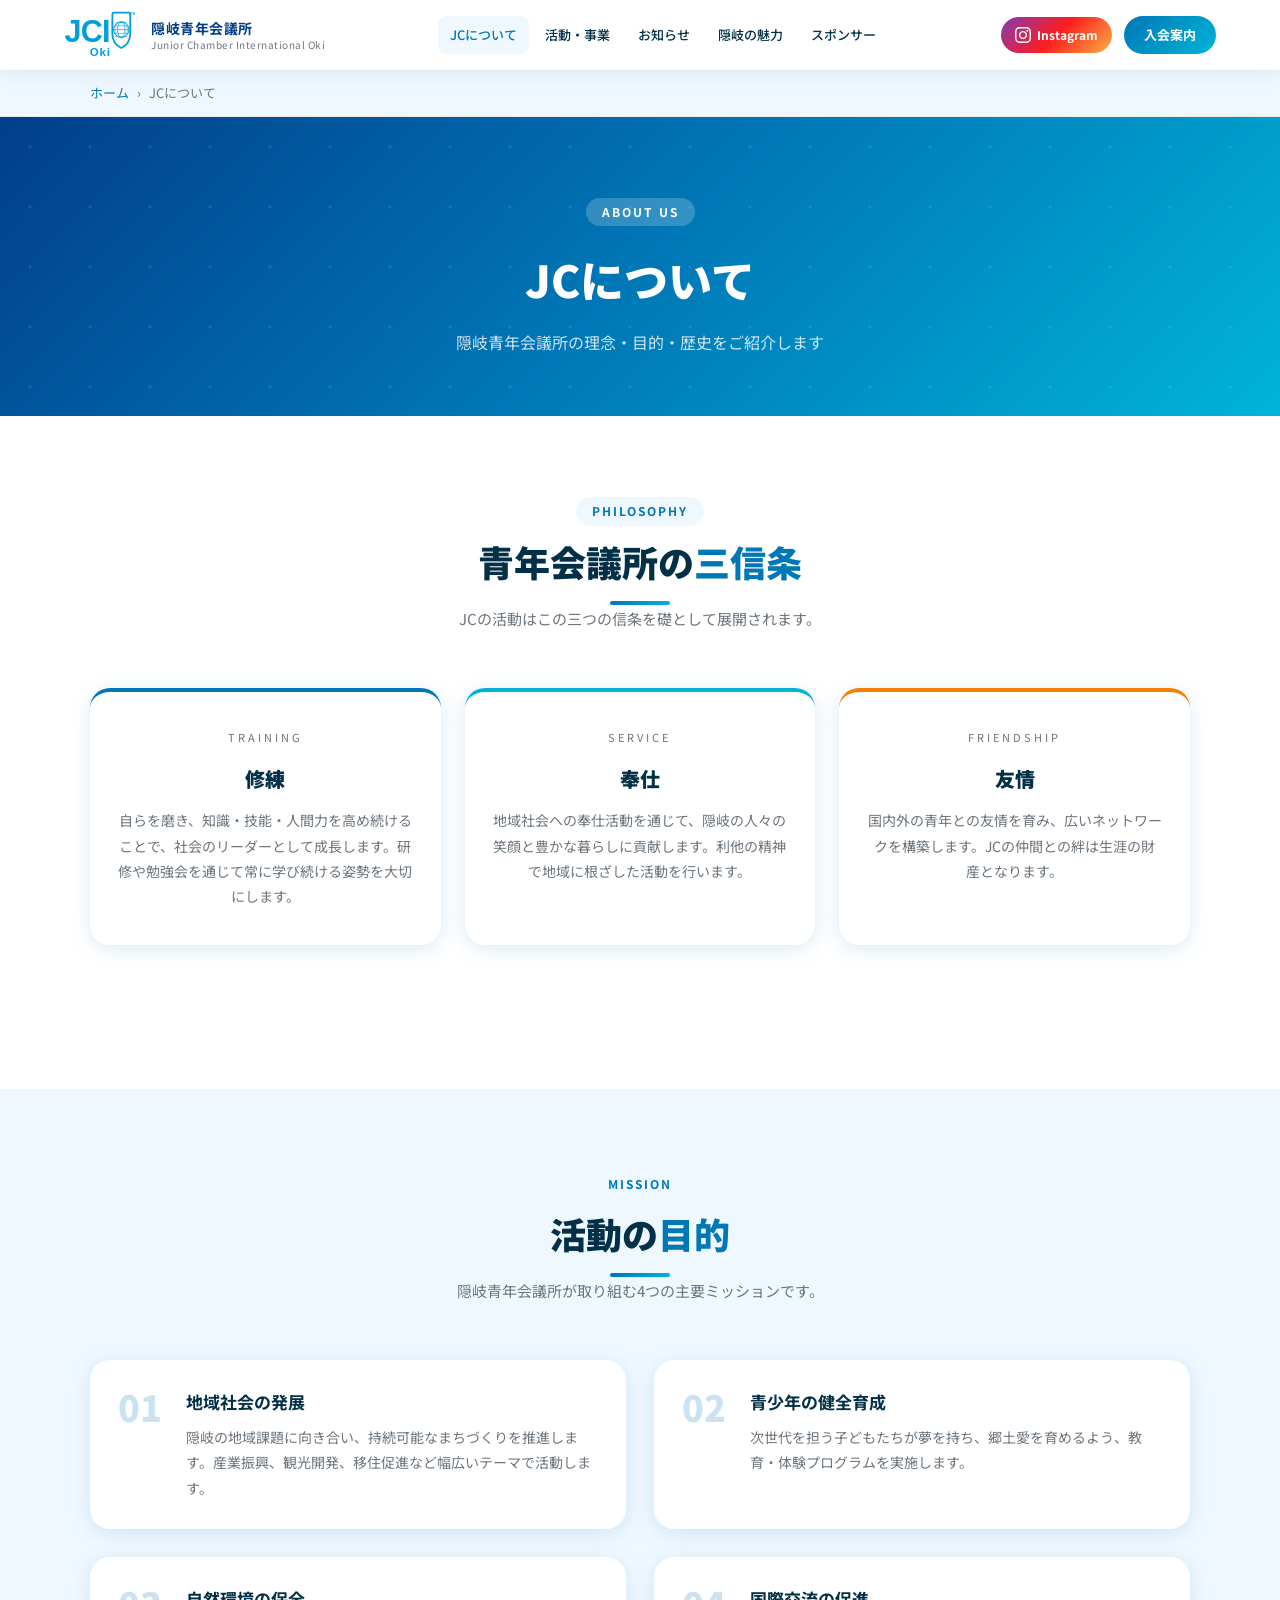
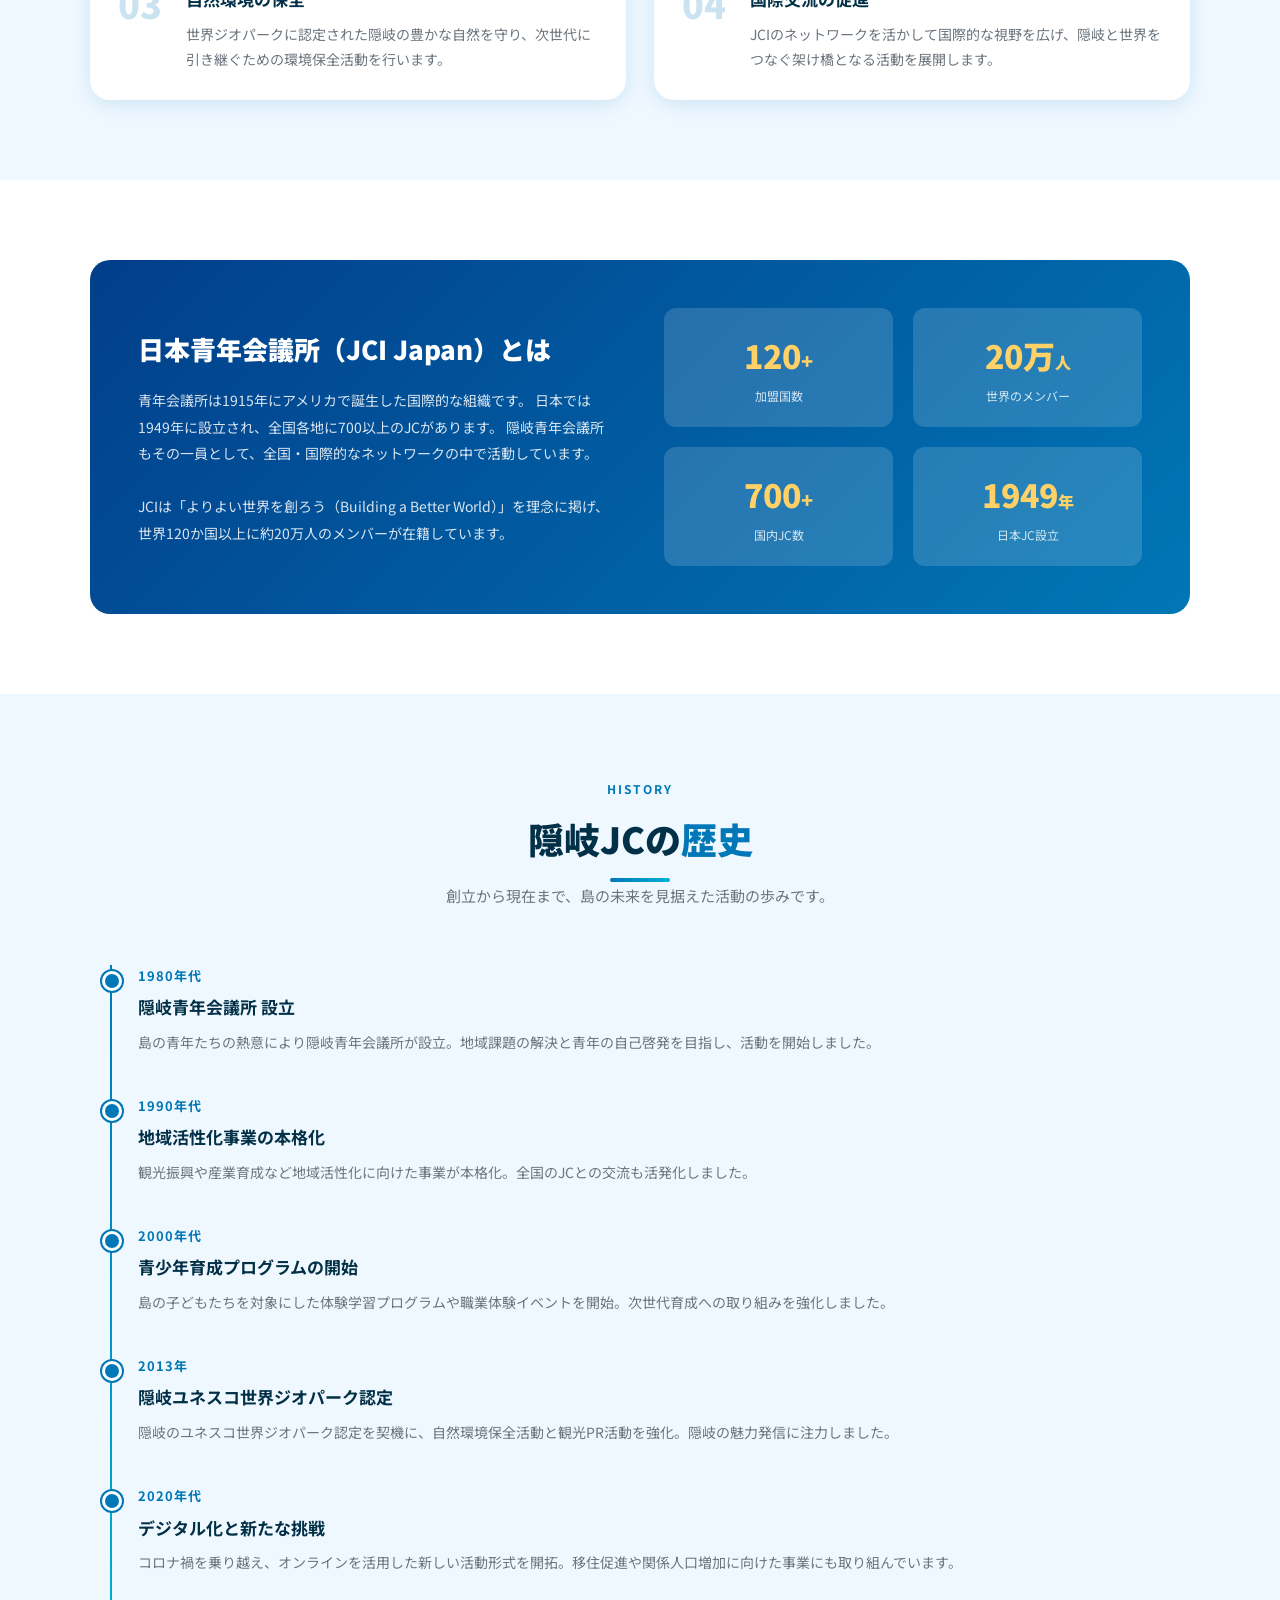
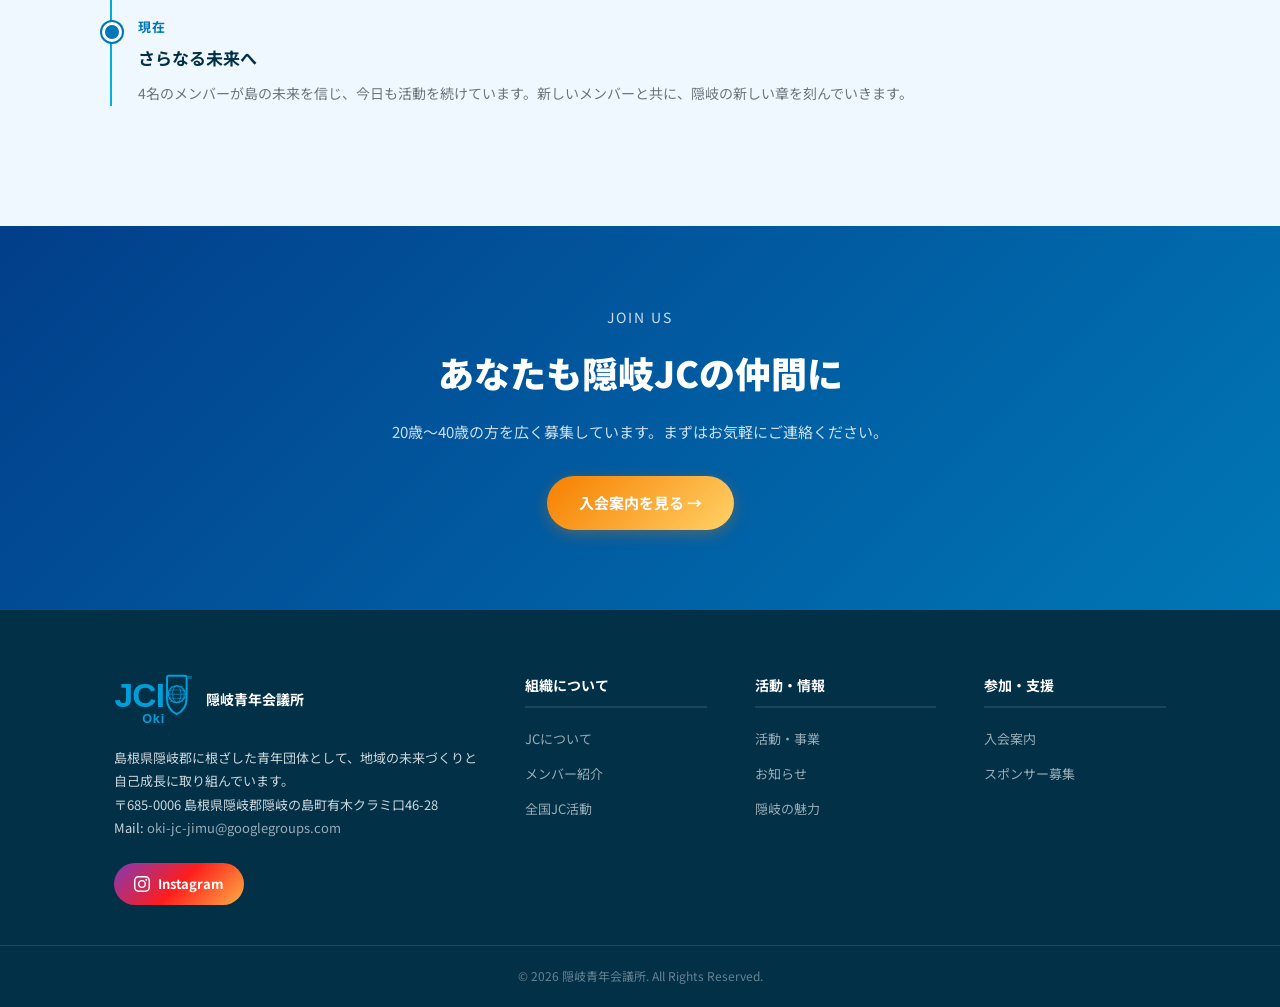
==== commit 52f98cd6: "fix: JCI公式ロゴ適用・アイコン削除・メンバー数修正 - 全ページのヘッダー・フッターロゴをJCI Oki公式SVGロゴに変更 - about.htmlの修練カードから⚡アイコンを削除 - 「3" ====
--- a/about.html
+++ b/about.html
@@ -193,7 +193,7 @@
 <header class="header">
   <div class="header-inner">
     <a href="index.html" class="header-logo">
-      <div class="header-logo-icon">OKI<br>JC</div>
+      <img src="images/jci-oki-logo.svg" alt="JCI Oki" class="header-logo-img">
       <div class="header-logo-text">
         <span class="org-name">隠岐青年会議所</span>
         <span class="org-sub">Junior Chamber International Oki</span>
@@ -256,7 +256,7 @@
       </div>
       <div class="mission-grid">
         <div class="mission-card blue fade-in">
-          <div class="mission-icon">⚡</div>
+
           <div class="mission-en">TRAINING</div>
           <div class="mission-title">修練</div>
           <p class="mission-text">自らを磨き、知識・技能・人間力を高め続けることで、社会のリーダーとして成長します。研修や勉強会を通じて常に学び続ける姿勢を大切にします。</p>
@@ -393,7 +393,7 @@
         <div class="timeline-item">
           <div class="timeline-year">現在</div>
           <div class="timeline-title">さらなる未来へ</div>
-          <p class="timeline-text">30名のメンバーが島の未来を信じ、今日も活動を続けています。新しいメンバーと共に、隠岐の新しい章を刻んでいきます。</p>
+          <p class="timeline-text">4名のメンバーが島の未来を信じ、今日も活動を続けています。新しいメンバーと共に、隠岐の新しい章を刻んでいきます。</p>
         </div>
       </div>
     </div>
@@ -414,10 +414,9 @@
   <div class="footer-top">
     <div>
       <div class="footer-logo">
-        <div class="footer-logo-icon">OKI<br>JC</div>
+        <img src="images/jci-oki-logo.svg" alt="JCI Oki" class="footer-logo-img">
         <div class="footer-logo-text">
           <div class="org-name">隠岐青年会議所</div>
-          <div class="org-sub">Junior Chamber International Oki</div>
         </div>
       </div>
       <p class="footer-desc">島根県隠岐郡に根ざした青年団体として、地域の未来づくりと自己成長に取り組んでいます。<br>〒685-0006 島根県隠岐郡隠岐の島町有木クラミ口46-28<br>Mail: <a href="mailto:oki-jc-jimu@googlegroups.com" style="color:rgba(255,255,255,0.6);">oki-jc-jimu@googlegroups.com</a></p>
--- a/css/style.css
+++ b/css/style.css
@@ -86,31 +86,23 @@
 .header-logo {
   display: flex;
   align-items: center;
-  gap: 12px;
-}
-
-.header-logo-icon {
-  width: 44px;
-  height: 44px;
-  background: linear-gradient(135deg, var(--primary), var(--secondary));
-  border-radius: 10px;
-  display: flex;
-  align-items: center;
-  justify-content: center;
-  color: white;
-  font-weight: 900;
+  gap: 14px;
+}
+
+.header-logo-img {
+  height: 48px;
+  width: auto;
+  display: block;
+}
+
+.header-logo-text {
+  display: flex;
+  flex-direction: column;
+  line-height: 1.3;
+}
+
+.header-logo-text .org-name {
   font-size: 14px;
-  letter-spacing: -0.5px;
-}
-
-.header-logo-text {
-  display: flex;
-  flex-direction: column;
-  line-height: 1.2;
-}
-
-.header-logo-text .org-name {
-  font-size: 13px;
   font-weight: 700;
   color: var(--primary-dark);
   letter-spacing: 0.5px;
@@ -119,7 +111,14 @@
 .header-logo-text .org-sub {
   font-size: 10px;
   color: var(--gray);
-  letter-spacing: 1px;
+  letter-spacing: 0.5px;
+}
+
+/* フッターロゴ画像 */
+.footer-logo-img {
+  height: 52px;
+  width: auto;
+  display: block;
 }
 
 .header-nav {
